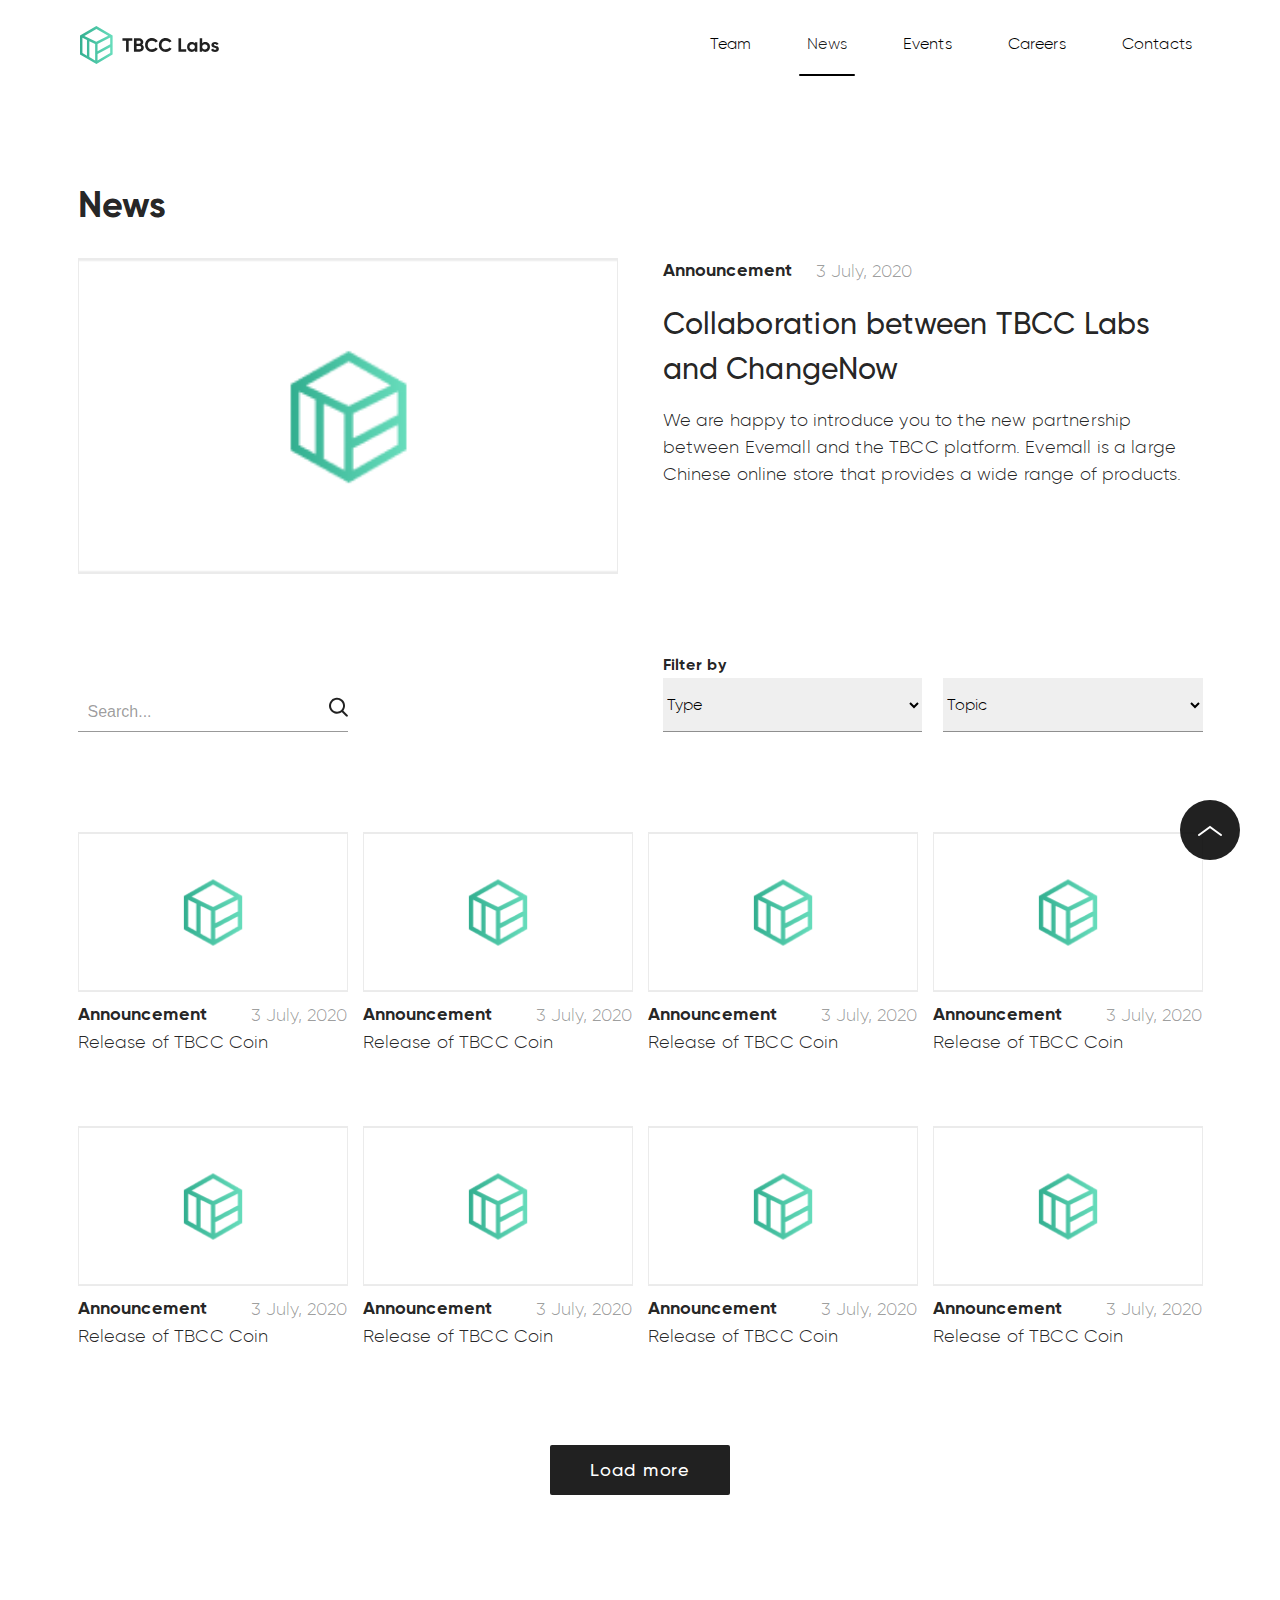
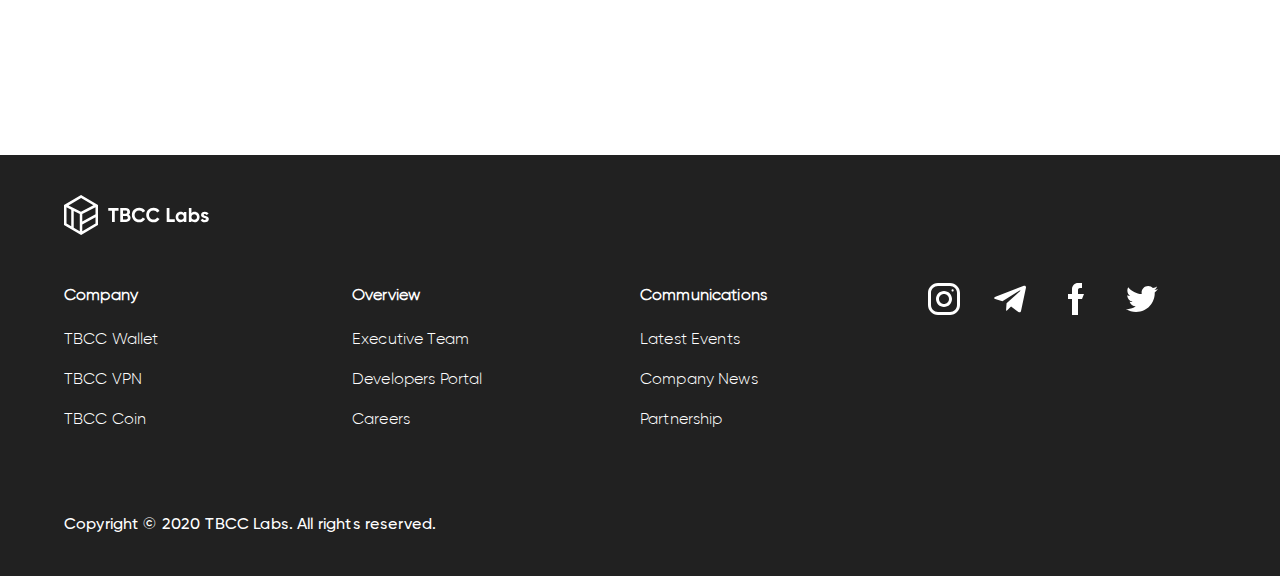
==== news.html @ 2161992c "news contacts" ====
<!DOCTYPE html>
<html lang="en">
  <head>
    <meta charset="utf-8">
    <meta name="viewport" content="width=device-width, initial-scale=1, user-scalable=no, shrink-to-fit=no">
<!--    <link rel="shortcut icon" type="image/x-icon" sizes="256x256" href="favicon.png"/>-->
    <link rel="stylesheet" href="css/bootstrap.min.css">
    <link rel="stylesheet" href="css/aos.css">
    <link rel="stylesheet" href="css/slick.css">
    <link rel="stylesheet" href="css/style.css">
    <title>News</title>
  </head>
<body>
<div id="button-top">
    <img src="img/arrow-top.svg" alt="">
</div>
    <header class="container-fluid">
        <nav class="navbar navbar-expand-lg navbar-light m-navbar">
            <a class="navbar-brand logo" href="#">
                <img src="img/logo.svg" alt="">
            </a>
            <div class="header-col">
                <button class="navbar-toggler" type="button" data-toggle="collapse" data-target="#navbarNavDropdown" aria-controls="navbarNavDropdown" aria-expanded="false" aria-label="Toggle navigation">
                    <img src="img/open-menu.svg" alt="" width="30px" height="30px">
                </button>
                <div class="collapse navbar-collapse" id="navbarNavDropdown">
                    <div class="menu-mobile-head">
                        <button class="navbar-toggler"
                                type="button" data-toggle="collapse"
                                data-target="#navbarNavDropdown"
                                aria-controls="navbarNavDropdown"
                                aria-expanded="false"
                                aria-label="Toggle navigation">
                            <img src="img/menu-close.svg" alt="" width="25px" height="25px">
                        </button>
                    </div>
                    <ul class="navbar-nav">
                        <li class="nav-item">
                            <a class="nav-link" href="#">
                                Team
                            </a>
                        </li>
                        <li class="nav-item">
                            <a class="nav-link active" href="news.html">
                                News
                            </a>
                        </li>
                        <li class="nav-item">
                            <a class="nav-link" href="#">
                                Events
                            </a>
                        </li>
                        <li class="nav-item">
                            <a class="nav-link" href="#">
                                Careers
                            </a>
                        </li>
                        <li class="nav-item">
                            <a class="nav-link" href="contacts.html">
                                Contacts
                            </a>
                        </li>
                    </ul>
                </div>
            </div>
        </nav>
    </header>

    <section class="container-fluid">
        <div class="page-container">
            <h2 class="mb-4">News</h2>
            <div class="main-news">
                <div class="main-news__img">
                    <div class="news-img">
                        <img src="img/news-img.png" alt="">
                    </div>
                </div>
                <div class="main-news__info">
                    <div class="news-caption">
                        Announcement
                        <span class="news-date">3 July, 2020</span>
                    </div>
                    <div class="post-name">
                        Collaboration between TBCC Labs and ChangeNow
                    </div>
                    <span class="news-desc">
                        We are happy to introduce you to the new partnership between Evemall and the TBCC platform. Evemall is a large Chinese online store that provides a wide range of products.
                    </span>
                </div>
            </div>
        </div>
        <div class="two-block pt-0 align-items-end">
            <div class="column justify-content-start">
                <div class="search-container">
                    <input id="searchBar" class="searchbar" type="text" placeholder="Search...">
                    <a id="btnSearch" class="btn-search">
                        <img src="img/search-icon.svg" alt="">
                    </a>
                </div>
            </div>
            <div class="column filter-block">
                <h4>Filter by</h4>
                <div class="select-box">
                    <select name="type-news" id="type-news">
                        <option value="" disabled selected>Type</option>
                        <option value="Announcement">Announcement</option>
                        <option value="Statement">Statement</option>
                        <option value="Press release">Press release</option>
                        <option value=Statement">Statement</option>
                    </select>
                    <select name="topic-news" id="topic-news">
                        <option value="" disabled selected>Topic</option>
                        <option value="Announcement">Announcement</option>
                        <option value="Statement">Statement</option>
                        <option value="Press release">Press release</option>
                        <option value=Statement">Statement</option>
                    </select>
                </div>
            </div>
        </div>
        <div class="news-block">
            <div class="news-box">
                <a href="#" class="news-item">
                    <div class="news-img">
                        <img src="img/news-img.png" alt="">
                    </div>
                    <div class="news-caption">
                        Announcement
                        <span class="news-date">3 July, 2020</span>
                    </div>
                    <span class="news-desc">
                        Release of TBCC Coin
                    </span>
                </a>
                <a href="#" class="news-item">
                    <div class="news-img">
                        <img src="img/news-img.png" alt="">
                    </div>
                    <div class="news-caption">
                        Announcement
                        <span class="news-date">3 July, 2020</span>
                    </div>
                    <span class="news-desc">
                        Release of TBCC Coin
                    </span>
                </a>
                <a href="#" class="news-item">
                    <div class="news-img">
                        <img src="img/news-img.png" alt="">
                    </div>
                    <div class="news-caption">
                        Announcement
                        <span class="news-date">3 July, 2020</span>
                    </div>
                    <span class="news-desc">
                        Release of TBCC Coin
                    </span>
                </a>
                <a href="#" class="news-item">
                    <div class="news-img">
                        <img src="img/news-img.png" alt="">
                    </div>
                    <div class="news-caption">
                        Announcement
                        <span class="news-date">3 July, 2020</span>
                    </div>
                    <span class="news-desc">
                        Release of TBCC Coin
                    </span>
                </a>
            </div>
            <div class="news-box">
                <a href="#" class="news-item">
                    <div class="news-img">
                        <img src="img/news-img.png" alt="">
                    </div>
                    <div class="news-caption">
                        Announcement
                        <span class="news-date">3 July, 2020</span>
                    </div>
                    <span class="news-desc">
                        Release of TBCC Coin
                    </span>
                </a>
                <a href="#" class="news-item">
                    <div class="news-img">
                        <img src="img/news-img.png" alt="">
                    </div>
                    <div class="news-caption">
                        Announcement
                        <span class="news-date">3 July, 2020</span>
                    </div>
                    <span class="news-desc">
                        Release of TBCC Coin
                    </span>
                </a>
                <a href="#" class="news-item">
                    <div class="news-img">
                        <img src="img/news-img.png" alt="">
                    </div>
                    <div class="news-caption">
                        Announcement
                        <span class="news-date">3 July, 2020</span>
                    </div>
                    <span class="news-desc">
                        Release of TBCC Coin
                    </span>
                </a>
                <a href="#" class="news-item">
                    <div class="news-img">
                        <img src="img/news-img.png" alt="">
                    </div>
                    <div class="news-caption">
                        Announcement
                        <span class="news-date">3 July, 2020</span>
                    </div>
                    <span class="news-desc">
                        Release of TBCC Coin
                    </span>
                </a>
            </div>
            <a href="#" class="m-btn">Load more</a>
        </div>
    </section>   

    <footer>
        <div class="footer-content">
            <a href="#" class="footer-logo">
                <img src="img/logo-footer.svg" alt="">
            </a>
            <div class="footer-nav">
                <div class="footer-nav-item">
                    <p class="footer-nav-caption">Company</p>
                    <a href="#">TBCC Wallet</a>
                    <a href="#">TBCC VPN</a>
                    <a href="#">TBCC Coin</a>
                </div>
                <div class="footer-nav-item">
                    <p class="footer-nav-caption">Overview</p>
                    <a href="#">Executive Team</a>
                    <a href="#">Developers Portal</a>
                    <a href="#">Careers</a>
                </div>
                <div class="footer-nav-item">
                    <p class="footer-nav-caption">Communications</p>
                    <a href="#">Latest Events</a>
                    <a href="#">Company News</a>
                    <a href="#">Partnership</a>
                </div>
                <div class="footer-nav-item">
                    <div class="soc-box">
                        <a href="#">
                            <svg width="32" height="32" viewBox="0 0 32 32" fill="none" xmlns="http://www.w3.org/2000/svg">
                                <path d="M22 0H10C4.478 0 0 4.478 0 10V22C0 27.522 4.478 32 10 32H22C27.522 32 32 27.522 32 22V10C32 4.478 27.522 0 22 0ZM29 22C29 25.86 25.86 29 22 29H10C6.14 29 3 25.86 3 22V10C3 6.14 6.14 3 10 3H22C25.86 3 29 6.14 29 10V22Z" fill="white"/>
                                <path d="M16 8C11.582 8 8 11.582 8 16C8 20.418 11.582 24 16 24C20.418 24 24 20.418 24 16C24 11.582 20.418 8 16 8ZM16 21C13.244 21 11 18.756 11 16C11 13.242 13.244 11 16 11C18.756 11 21 13.242 21 16C21 18.756 18.756 21 16 21Z" fill="white"/>
                                <path d="M24.6001 8.46573C25.1888 8.46573 25.6661 7.98847 25.6661 7.39974C25.6661 6.811 25.1888 6.33374 24.6001 6.33374C24.0113 6.33374 23.5341 6.811 23.5341 7.39974C23.5341 7.98847 24.0113 8.46573 24.6001 8.46573Z" fill="white"/>
                            </svg>
                        </a>
                        <a href="#">
                            <svg width="32" height="32" viewBox="0 0 32 32" fill="none" xmlns="http://www.w3.org/2000/svg">
                                <g clip-path="url(#clip0)">
                                    <path d="M12.5561 20.2412L12.0268 27.6866C12.7841 27.6866 13.1121 27.3612 13.5054 26.9706L17.0561 23.5772L24.4134 28.9652C25.7628 29.7172 26.7134 29.3212 27.0774 27.7239L31.9068 5.09456L31.9081 5.09322C32.3361 3.09856 31.1868 2.31856 29.8721 2.80789L1.48545 13.6759C-0.451885 14.4279 -0.422552 15.5079 1.15612 15.9972L8.41345 18.2546L25.2708 7.70656C26.0641 7.18122 26.7854 7.47189 26.1921 7.99722L12.5561 20.2412Z" fill="white"/>
                                </g>
                                <defs>
                                    <clipPath id="clip0">
                                        <rect width="32" height="32" fill="white"/>
                                    </clipPath>
                                </defs>
                            </svg>
                        </a>
                        <a href="#">
                            <svg width="32" height="32" viewBox="0 0 32 32" fill="none" xmlns="http://www.w3.org/2000/svg">
                                <path d="M18 11V7C18 5.896 18.896 5 20 5H22V0H18C14.686 0 12 2.686 12 6V11H8V16H12V32H18V16H22L24 11H18Z" fill="white"/>
                            </svg>
                        </a>
                        <a href="#">
                            <svg width="32" height="32" viewBox="0 0 32 32" fill="none" xmlns="http://www.w3.org/2000/svg">
                                <g clip-path="url(#clip0)">
                                    <path d="M32 6.078C30.81 6.6 29.542 6.946 28.22 7.114C29.58 6.302 30.618 5.026 31.106 3.488C29.838 4.244 28.438 4.778 26.946 5.076C25.742 3.794 24.026 3 22.154 3C18.522 3 15.598 5.948 15.598 9.562C15.598 10.082 15.642 10.582 15.75 11.058C10.296 10.792 5.47 8.178 2.228 4.196C1.662 5.178 1.33 6.302 1.33 7.512C1.33 9.784 2.5 11.798 4.244 12.964C3.19 12.944 2.156 12.638 1.28 12.156C1.28 12.176 1.28 12.202 1.28 12.228C1.28 15.416 3.554 18.064 6.536 18.674C6.002 18.82 5.42 18.89 4.816 18.89C4.396 18.89 3.972 18.866 3.574 18.778C4.424 21.376 6.836 23.286 9.704 23.348C7.472 25.094 4.638 26.146 1.57 26.146C1.032 26.146 0.516 26.122 0 26.056C2.906 27.93 6.35 29 10.064 29C22.136 29 28.736 19 28.736 10.332C28.736 10.042 28.726 9.762 28.712 9.484C30.014 8.56 31.108 7.406 32 6.078Z" fill="white"/>
                                </g>
                                <defs>
                                    <clipPath id="clip0">
                                        <rect width="32" height="32" fill="white"/>
                                    </clipPath>
                                </defs>
                            </svg>
                        </a>
                    </div>
                </div>
            </div>
            <div class="copy">
                Copyright © 2020 TBCC Labs. All rights reserved.
            </div>
        </div>
    </footer>

    <script src="js/jquery.min.js"></script>
    <script src="js/aos.js"></script>
    <script src="js/bootstrap.min.js"></script>
    <script src="js/scripts.js"></script>
  </body>
</html>
---- css/style.css ----
@font-face {
  font-family: 'Gilroy';
  src: local("Gilroy Light"), local("Gilroy-Light"), url("../fonts/Gilroylight.woff2") format("woff2"), url("../fonts/Gilroylight.woff") format("woff"), url("../fonts/Gilroylight.ttf") format("truetype");
  font-weight: 300;
  font-style: normal; }
@font-face {
  font-family: 'Gilroy-ExtraBold';
  src: local("Gilroy ExtraBold"), local("Gilroy-ExtraBold"), url("../fonts/Gilroyextrabold.woff2") format("woff2"), url("../fonts/Gilroyextrabold.woff") format("woff"), url("../fonts/Gilroyextrabold.ttf") format("truetype");
  font-weight: 800;
  font-style: normal; }
@font-face {
  font-family: 'Gilroy-Bold';
  src: url("../fonts/Gilroy-Bold.eot");
  src: local("../fonts/Gilroy Bold"), local("Gilroy-Bold"), url("../fonts/Gilroy-Bold.eot?#iefix") format("embedded-opentype"), url("../fonts/Gilroy-Bold.woff2") format("woff2"), url("../fonts/Gilroy-Bold.woff") format("woff"), url("../fonts/Gilroy-Bold.ttf") format("truetype");
  font-weight: bold;
  font-style: normal; }
@font-face {
  font-family: 'Gilroy-Medium';
  src: url("../fonts/Gilroy-Medium.ttf"); }
/*reset css*/
html, body, div, span, applet, object, iframe,
h1, h2, h3, h4, h5, h6, p, blockquote, pre,
a, abbr, acronym, address, big, cite, code,
del, dfn, em, img, ins, kbd, q, s, samp,
small, strike, strong, sub, sup, tt, var,
b, u, i, center,
dl, dt, dd, ol, ul, li,
fieldset, form, label, legend,
table, caption, tbody, tfoot, thead, tr, th, td,
article, aside, canvas, details, embed,
figure, figcaption, footer, header, hgroup,
menu, nav, output, ruby, section, summary,
time, mark, audio, video {
  margin: 0;
  padding: 0;
  border: 0;
  font-size: 100%;
  font-family: inherit;
  vertical-align: baseline; }

/* HTML5 display-role reset for older browsers */
article, aside, details, figcaption, figure,
footer, header, hgroup, menu, nav, section {
  display: block; }

html, body {
  width: 100vw; }

a {
  text-decoration: none;
  -webkit-transition: all 0.5s ease;
  -o-transition: all 0.5s ease;
  transition: all 0.5s ease; }
  a:hover {
    text-decoration: none; }

body {
  font-family: "Gilroy", sans-serif;
  font-style: normal;
  font-weight: normal;
  font-size: 16px;
  line-height: 1.6;
  color: #111111;
  background-color: white;
  overflow-x: hidden; }

header {
  position: absolute;
  top: 0;
  left: 0;
  width: 100%;
  height: auto;
  display: -webkit-box;
  display: -ms-flexbox;
  display: flex;
  -webkit-box-pack: center;
  -ms-flex-pack: center;
  justify-content: center;
  -webkit-box-align: center;
  -ms-flex-align: center;
  align-items: center;
  -webkit-box-sizing: border-box;
  box-sizing: border-box;
  padding: 14px 0;
  z-index: 20;
  background-color: transparent; }

h1 {
  font-family: 'Gilroy-Bold', sans-serif;
  font-style: normal;
  font-weight: bold;
  font-size: 48px;
  line-height: 1.5;
  letter-spacing: 0.15px;
  color: #000000;
  margin-bottom: 1vw; }

h2 {
  font-family: 'Gilroy-Bold', sans-serif;
  font-style: normal;
  font-size: 36px;
  line-height: 1.5;
  letter-spacing: 0.15px;
  color: rgba(0, 0, 0, 0.87);
  margin-bottom: 20px; }
  h2.white {
    color: white; }

h3 {
  font-family: 'Gilroy', sans-serif;
  font-style: normal;
  font-weight: normal;
  font-size: 36px;
  line-height: 1;
  letter-spacing: 0.15px;
  color: rgba(0, 0, 0, 0.87); }

h4 {
  font-family: 'Gilroy-Bold', sans-serif;
  font-size: 16px;
  line-height: 1.5;
  letter-spacing: 0.15px;
  color: rgba(0, 0, 0, 0.87); }

section {
  width: 100%;
  margin: auto;
  -webkit-box-sizing: border-box;
  box-sizing: border-box; }

p {
  font-family: 'Gilroy', sans-serif;
  font-size: 18px;
  line-height: 1.5;
  letter-spacing: 0.15px;
  color: rgba(0, 0, 0, 0.87); }
  p.white {
    color: white; }

a.m-btn, button.m-btn {
  display: -webkit-box;
  display: -ms-flexbox;
  display: flex;
  -webkit-box-pack: center;
  -ms-flex-pack: center;
  justify-content: center;
  -webkit-box-align: center;
  -ms-flex-align: center;
  align-items: center;
  width: 180px;
  height: 50px;
  background: rgba(0, 0, 0, 0.87);
  border-radius: 2px;
  font-family: 'Gilroy-Medium', sans-serif;
  font-size: 18px;
  line-height: 1;
  text-align: center;
  letter-spacing: 0.75px;
  color: #FFFFFF;
  margin-top: 30px;
  border: none;
  -webkit-box-shadow: none;
  box-shadow: none;
  outline: none; }
  a.m-btn.white, button.m-btn.white {
    background-color: white;
    color: rgba(0, 0, 0, 0.87); }

.m-navbar {
  max-width: 1120px;
  margin: auto;
  width: 90%;
  display: -webkit-box;
  display: -ms-flexbox;
  display: flex;
  -webkit-box-pack: justify;
  -ms-flex-pack: justify;
  justify-content: space-between;
  -webkit-box-align: center;
  -ms-flex-align: center;
  align-items: center;
  padding: 0; }
  .m-navbar .navbar-collapse {
    -webkit-box-flex: inherit;
    -ms-flex-positive: inherit;
    flex-grow: inherit; }
  .m-navbar .nav-item {
    margin-left: 40px; }
    .m-navbar .nav-item .nav-link {
      font-family: 'Gilroy', sans-serif;
      font-style: normal;
      font-weight: normal;
      font-size: 16px;
      line-height: 1.2;
      letter-spacing: 0.15px;
      color: #000000;
      display: -webkit-box;
      display: -ms-flexbox;
      display: flex;
      -webkit-box-align: center;
      -ms-flex-align: center;
      align-items: center;
      position: relative;
      border-bottom: 2px solid transparent;
      -webkit-transition: all 0.5s ease;
      -o-transition: all 0.5s ease;
      transition: all 0.5s ease; }
      .m-navbar .nav-item .nav-link:after {
        content: '';
        position: absolute;
        bottom: -15px;
        left: 0;
        width: 100%;
        height: 2px;
        background-color: black;
        border-radius: 2px;
        opacity: 0;
        -webkit-transition: all 0.5s ease;
        -o-transition: all 0.5s ease;
        transition: all 0.5s ease; }
      .m-navbar .nav-item .nav-link.active:after, .m-navbar .nav-item .nav-link:hover:after {
        opacity: 1; }
  .m-navbar .navbar-toggler, .m-navbar .navbar-toggler:focus, .m-navbar .navbar-toggler:hover {
    border: none;
    outline: none;
    -webkit-box-shadow: none;
    box-shadow: none; }
  .m-navbar .mobile-logo {
    display: none; }
  .m-navbar .navbar-brand {
    width: 20vw;
    min-width: 140px;
    padding: 12px 0;
    padding-bottom: 0; }
    .m-navbar .navbar-brand img {
      width: 100%;
      max-width: 140px; }

select:focus option {
  color: initial; }

.header-col {
  display: -webkit-box;
  display: -ms-flexbox;
  display: flex; }

.bg-img {
  background-image: url("../img/main-bg.png");
  background-repeat: no-repeat;
  background-size: 100%;
  background-position: bottom; }

.main-page {
  margin: 0 auto;
  display: -webkit-box;
  display: -ms-flexbox;
  display: flex;
  -webkit-box-pack: justify;
  -ms-flex-pack: justify;
  justify-content: space-between;
  -webkit-box-align: start;
  -ms-flex-align: start;
  align-items: flex-start;
  height: auto;
  height: calc(100vh - 90px);
  max-height: 800px;
  width: 90%;
  max-width: 1120px;
  margin-top: 90px;
  padding-bottom: 0; }
  .main-page .text-block {
    margin-top: 150px;
    width: 60%; }
  .main-page .img-block {
    display: -webkit-box;
    display: -ms-flexbox;
    display: flex;
    padding-top: 50px;
    -webkit-box-pack: center;
    -ms-flex-pack: center;
    justify-content: center;
    -webkit-box-align: center;
    -ms-flex-align: center;
    align-items: center;
    width: 40%;
    -ms-flex-item-align: end;
    align-self: flex-end; }
    .main-page .img-block img {
      width: 100%; }
  .main-page h2 {
    font-family: 'Gilroy', sans-serif;
    font-style: normal;
    font-weight: normal;
    font-size: 22px;
    line-height: 1.5;
    letter-spacing: 0.15px;
    color: #FFFFFF;
    margin-bottom: 45px; }
  .main-page .link-box {
    display: -webkit-box;
    display: -ms-flexbox;
    display: flex; }
    .main-page .link-box a {
      width: 30%;
      margin-right: 8px;
      max-width: 135px; }
      .main-page .link-box a img {
        width: 100%; }

.bg-color-gray {
  background-color: #F8F8F8; }

.bg-color {
  background: -webkit-gradient(linear, left top, right top, from(#30AD8E), color-stop(104.55%, #3BBE9E));
  background: -o-linear-gradient(left, #30AD8E 0%, #3BBE9E 104.55%);
  background: linear-gradient(90deg, #30AD8E 0%, #3BBE9E 104.55%); }

.two-block {
  width: 90%;
  max-width: 1160px;
  margin: auto;
  display: -webkit-box;
  display: -ms-flexbox;
  display: flex;
  -webkit-box-pack: justify;
  -ms-flex-pack: justify;
  justify-content: space-between;
  -webkit-box-align: center;
  -ms-flex-align: center;
  align-items: center;
  height: auto;
  padding: 100px 0; }
  .two-block.block-inner {
    width: 100%;
    padding: 0 32px;
    -webkit-box-align: end;
    -ms-flex-align: end;
    align-items: flex-end;
    margin-bottom: 16px;
    border: 1px solid rgba(0, 0, 0, 0.08); }
    .two-block.block-inner .text {
      padding: 58px 0; }
    .two-block.block-inner .img img {
      max-width: 300px; }
  .two-block .column {
    width: 48%; }
    .two-block .column.w-52 {
      width: 52%; }
    .two-block .column.w-40 {
      width: 40%; }
    .two-block .column .img {
      width: 100%;
      display: -webkit-box;
      display: -ms-flexbox;
      display: flex;
      -webkit-box-pack: end;
      -ms-flex-pack: end;
      justify-content: flex-end;
      margin-bottom: -1px; }
      .two-block .column .img.center {
        -webkit-box-pack: center;
        -ms-flex-pack: center;
        justify-content: center; }
      .two-block .column .img.flex-end {
        -webkit-box-pack: end;
        -ms-flex-pack: end;
        justify-content: flex-end; }
      .two-block .column .img.double img {
        margin-right: -60px; }
      .two-block .column .img img {
        width: 100%; }
    .two-block .column .text {
      width: 100%;
      padding-right: 25px; }

.bg-product1 {
  background-image: url("../img/bg-products1.svg");
  background-repeat: no-repeat;
  background-size: cover; }

.bg-product2 {
  background-image: url("../img/bg-products2.svg");
  background-repeat: no-repeat;
  background-size: cover;
  background-position: center; }

.bg-product3 {
  background-image: url("../img/bg-products3.svg");
  background-repeat: no-repeat;
  background-size: cover;
  background-position: center; }

.caption {
  text-align: center;
  margin: auto;
  width: -webkit-max-content;
  width: -moz-max-content;
  width: max-content;
  margin-bottom: 35px; }

footer {
  padding: 40px 0;
  display: -webkit-box;
  display: -ms-flexbox;
  display: flex;
  -webkit-box-orient: vertical;
  -webkit-box-direction: normal;
  -ms-flex-direction: column;
  flex-direction: column;
  -webkit-box-pack: center;
  -ms-flex-pack: center;
  justify-content: center;
  -webkit-box-align: center;
  -ms-flex-align: center;
  align-items: center;
  width: 100%;
  -webkit-box-sizing: border-box;
  box-sizing: border-box;
  background: rgba(0, 0, 0, 0.87); }
  footer .footer-content {
    margin: auto;
    width: 90%;
    max-width: 1160px;
    display: -webkit-box;
    display: -ms-flexbox;
    display: flex;
    -webkit-box-orient: vertical;
    -webkit-box-direction: normal;
    -ms-flex-direction: column;
    flex-direction: column; }
    footer .footer-content .footer-nav {
      display: -webkit-box;
      display: -ms-flexbox;
      display: flex;
      width: 100%;
      -webkit-box-pack: justify;
      -ms-flex-pack: justify;
      justify-content: space-between;
      margin-top: 40px;
      -ms-flex-wrap: wrap;
      flex-wrap: wrap; }
      footer .footer-content .footer-nav .footer-nav-item {
        width: 25%;
        min-width: 280px;
        display: -webkit-box;
        display: -ms-flexbox;
        display: flex;
        -webkit-box-orient: vertical;
        -webkit-box-direction: normal;
        -ms-flex-direction: column;
        flex-direction: column;
        margin-bottom: 25px; }
        footer .footer-content .footer-nav .footer-nav-item a {
          font-family: 'Gilroy', sans-serif;
          font-size: 16px;
          line-height: 1.5;
          letter-spacing: 0.15px;
          color: #FFFFFF;
          margin-bottom: 16px; }
      footer .footer-content .footer-nav .footer-nav-caption {
        font-family: 'Gilroy', sans-serif;
        font-style: normal;
        font-weight: 600;
        font-size: 16px;
        line-height: 1.5;
        letter-spacing: 0.15px;
        color: #FFFFFF;
        margin-bottom: 20px; }
  footer .footer-divider {
    width: 100%;
    height: 1px;
    background-color: #C4C4C4;
    margin-top: 70px; }
  footer .link-bottom-box {
    display: -webkit-box;
    display: -ms-flexbox;
    display: flex;
    -ms-flex-pack: distribute;
    justify-content: space-around;
    -ms-flex-wrap: wrap;
    flex-wrap: wrap;
    padding: 25px 0;
    -webkit-box-sizing: border-box;
    box-sizing: border-box; }
    footer .link-bottom-box a {
      font-family: 'Montserrat', sans-serif;
      font-style: normal;
      font-weight: normal;
      font-size: 12px;
      line-height: 15px;
      display: -webkit-box;
      display: -ms-flexbox;
      display: flex;
      -webkit-box-align: center;
      -ms-flex-align: center;
      align-items: center;
      color: #333333;
      margin: 0 15px;
      margin-bottom: 20px; }
    footer .link-bottom-box select.lang-select {
      font-family: 'Montserrat', sans-serif;
      font-style: normal;
      font-weight: normal;
      font-size: 12px;
      line-height: 15px;
      display: -webkit-box;
      display: -ms-flexbox;
      display: flex;
      -webkit-box-align: center;
      -ms-flex-align: center;
      align-items: center;
      color: #333333;
      margin: 0 15px;
      margin-bottom: 20px;
      border: none;
      outline: none;
      -webkit-box-shadow: none;
      box-shadow: none; }
      footer .link-bottom-box select.lang-select:focus {
        outline: none;
        border: none;
        -webkit-box-shadow: none;
        box-shadow: none; }

.products {
  width: 90%;
  max-width: 1160px;
  margin: auto;
  padding: 100px 0; }

.news-block {
  width: 90%;
  max-width: 1160px;
  margin: auto;
  padding-bottom: 260px; }
  .news-block a.m-btn {
    margin: auto;
    margin-top: 70px; }

.news-box {
  display: -webkit-box;
  display: -ms-flexbox;
  display: flex;
  -webkit-box-pack: justify;
  -ms-flex-pack: justify;
  justify-content: space-between;
  -ms-flex-wrap: wrap;
  flex-wrap: wrap;
  margin-bottom: 45px; }
  .news-box .news-item {
    width: 24%;
    min-width: 200px;
    margin-bottom: 25px; }
  .news-box .news-img {
    width: 100%;
    height: 160px; }

.main-news {
  display: -webkit-box;
  display: -ms-flexbox;
  display: flex;
  -webkit-box-pack: justify;
  -ms-flex-pack: justify;
  justify-content: space-between;
  margin-bottom: 80px; }
  .main-news__img {
    width: 48%; }
  .main-news__info {
    width: 48%; }
  .main-news .news-caption {
    margin-top: 0;
    max-width: 250px;
    margin-bottom: 16px; }
  .main-news .news-desc {
    max-width: 570px; }

.post-name {
  font-family: 'Gilroy-Medium', sans-serif;
  font-size: 30px;
  line-height: 1.5;
  letter-spacing: 0.15px;
  color: rgba(0, 0, 0, 0.87);
  margin-bottom: 16px;
  max-width: 570px; }

.news-img {
  width: 100%;
  height: 316px;
  background: #FFFFFF;
  border: 1px solid rgba(0, 0, 0, 0.08);
  -webkit-box-sizing: border-box;
  box-sizing: border-box;
  display: -webkit-box;
  display: -ms-flexbox;
  display: flex;
  -webkit-box-pack: center;
  -ms-flex-pack: center;
  justify-content: center;
  -webkit-box-align: center;
  -ms-flex-align: center;
  align-items: center;
  overflow: hidden; }
  .news-img img {
    width: 100%;
    min-height: 100%;
    -o-object-fit: cover;
    object-fit: cover;
    -o-object-position: center;
    object-position: center; }

.news-caption {
  font-family: 'Gilroy-Bold', sans-serif;
  font-size: 18px;
  line-height: 1.5;
  letter-spacing: 0.15px;
  color: rgba(0, 0, 0, 0.87);
  display: -webkit-box;
  display: -ms-flexbox;
  display: flex;
  -webkit-box-pack: justify;
  -ms-flex-pack: justify;
  justify-content: space-between;
  -webkit-box-align: center;
  -ms-flex-align: center;
  align-items: center;
  margin-top: 10px;
  width: 100%; }
  .news-caption span {
    font-family: 'Gilroy', sans-serif;
    font-size: 18px;
    line-height: 1.5;
    text-align: right;
    letter-spacing: 0.15px;
    color: rgba(0, 0, 0, 0.4);
    -ms-flex-item-align: end;
    align-self: flex-end; }

.news-desc {
  font-family: 'Gilroy', sans-serif;
  font-size: 18px;
  line-height: 1.5;
  letter-spacing: 0.15px;
  color: rgba(0, 0, 0, 0.87); }

.soc-box a {
  margin-left: 30px; }
  .soc-box a:nth-child(1) {
    margin-left: 0; }

.copy {
  font-family: 'Gilroy-Medium', sans-serif;
  font-style: normal;
  font-weight: 500;
  font-size: 16px;
  line-height: 1.5;
  letter-spacing: 0.15px;
  color: #FFFFFF;
  margin-top: 40px; }

#button-top {
  width: 60px;
  height: 60px;
  display: -webkit-box;
  display: -ms-flexbox;
  display: flex;
  -webkit-box-pack: center;
  -ms-flex-pack: center;
  justify-content: center;
  -webkit-box-align: center;
  -ms-flex-align: center;
  align-items: center;
  background-color: rgba(0, 0, 0, 0.87);
  position: fixed;
  bottom: 40px;
  right: 40px;
  border-radius: 100%;
  z-index: 10; }

.page-container {
  width: 90%;
  max-width: 1160px;
  margin: auto;
  margin-top: 180px; }

.contact-form {
  margin: 40px 0;
  width: 100%;
  max-width: 376px; }
  .contact-form .form-group {
    width: 100%; }
    .contact-form .form-group label {
      visibility: hidden; }
    .contact-form .form-group input {
      width: 100%;
      border: none;
      outline: none;
      -webkit-box-shadow: none;
      box-shadow: none;
      font-family: 'Arial', sans-serif;
      font-size: 16px;
      line-height: 18px;
      display: -webkit-box;
      display: -ms-flexbox;
      display: flex;
      -webkit-box-align: center;
      -ms-flex-align: center;
      align-items: center;
      color: rgba(0, 0, 0, 0.4);
      height: 54px;
      border-bottom: 1px solid rgba(0, 0, 0, 0.4); }
      .contact-form .form-group input::-webkit-input-placeholder {
        color: rgba(0, 0, 0, 0.4); }
      .contact-form .form-group input::-moz-placeholder {
        color: rgba(0, 0, 0, 0.4); }
      .contact-form .form-group input:-ms-input-placeholder {
        color: rgba(0, 0, 0, 0.4); }
      .contact-form .form-group input::-ms-input-placeholder {
        color: rgba(0, 0, 0, 0.4); }
      .contact-form .form-group input::placeholder {
        color: rgba(0, 0, 0, 0.4); }
    .contact-form .form-group textarea {
      width: 100%;
      border: none;
      outline: none;
      -webkit-box-shadow: none;
      box-shadow: none;
      font-family: 'Arial', sans-serif;
      font-size: 16px;
      line-height: 18px;
      display: -webkit-box;
      display: -ms-flexbox;
      display: flex;
      -webkit-box-align: center;
      -ms-flex-align: center;
      align-items: center;
      color: rgba(0, 0, 0, 0.4);
      height: auto;
      min-height: 54px;
      border-bottom: 1px solid rgba(0, 0, 0, 0.4); }
      .contact-form .form-group textarea::-webkit-input-placeholder {
        color: rgba(0, 0, 0, 0.4); }
      .contact-form .form-group textarea::-moz-placeholder {
        color: rgba(0, 0, 0, 0.4); }
      .contact-form .form-group textarea:-ms-input-placeholder {
        color: rgba(0, 0, 0, 0.4); }
      .contact-form .form-group textarea::-ms-input-placeholder {
        color: rgba(0, 0, 0, 0.4); }
      .contact-form .form-group textarea::placeholder {
        color: rgba(0, 0, 0, 0.4); }

.contacts-box {
  display: -webkit-box;
  display: -ms-flexbox;
  display: flex;
  -ms-flex-wrap: wrap;
  flex-wrap: wrap; }
  .contacts-box .contacts-column {
    display: -webkit-box;
    display: -ms-flexbox;
    display: flex;
    -webkit-box-orient: vertical;
    -webkit-box-direction: normal;
    -ms-flex-direction: column;
    flex-direction: column; }
    .contacts-box .contacts-column .contacts-item {
      display: -webkit-box;
      display: -ms-flexbox;
      display: flex;
      -webkit-box-orient: vertical;
      -webkit-box-direction: normal;
      -ms-flex-direction: column;
      flex-direction: column;
      font-family: 'Gilroy-Medium', sans-serif;
      font-size: 18px;
      line-height: 1.5;
      letter-spacing: 0.15px;
      color: rgba(0, 0, 0, 0.87);
      min-width: 275px;
      margin-bottom: 50px; }
      .contacts-box .contacts-column .contacts-item a {
        color: rgba(0, 0, 0, 0.87);
        -webkit-transition: all 0.5s ease;
        -o-transition: all 0.5s ease;
        transition: all 0.5s ease; }
        .contacts-box .contacts-column .contacts-item a:hover {
          color: rgba(0, 0, 0, 0.6); }

.search-container {
  display: -webkit-box;
  display: -ms-flexbox;
  display: flex;
  -webkit-box-pack: justify;
  -ms-flex-pack: justify;
  justify-content: space-between;
  border-bottom: 1px solid rgba(0, 0, 0, 0.4);
  max-width: 270px; }

.searchbar {
  float: right;
  background-color: transparent;
  color: black;
  padding: 6px 10px;
  width: calc(100% - 45px);
  border: none;
  margin-top: 1px;
  margin-right: 8px;
  font-family: "SequelSans-Medium", sans-serif;
  font-size: 16px;
  -webkit-transition: 0.3s;
  -o-transition: 0.3s;
  transition: 0.3s; }

.searchbar::-webkit-input-placeholder {
  font-family: 'Arial', sans-serif;
  font-style: normal;
  font-weight: normal;
  font-size: 16px;
  line-height: 1.2;
  color: rgba(0, 0, 0, 0.4); }

.searchbar::-moz-placeholder {
  font-family: 'Arial', sans-serif;
  font-style: normal;
  font-weight: normal;
  font-size: 16px;
  line-height: 1.2;
  color: rgba(0, 0, 0, 0.4); }

.searchbar:-ms-input-placeholder {
  font-family: 'Arial', sans-serif;
  font-style: normal;
  font-weight: normal;
  font-size: 16px;
  line-height: 1.2;
  color: rgba(0, 0, 0, 0.4); }

.searchbar::-ms-input-placeholder {
  font-family: 'Arial', sans-serif;
  font-style: normal;
  font-weight: normal;
  font-size: 16px;
  line-height: 1.2;
  color: rgba(0, 0, 0, 0.4); }

.searchbar::placeholder {
  font-family: 'Arial', sans-serif;
  font-style: normal;
  font-weight: normal;
  font-size: 16px;
  line-height: 1.2;
  color: rgba(0, 0, 0, 0.4); }

.searchbar:focus {
  font-family: "SequelSans-Medium", sans-serif;
  -webkit-transition: 0.3s;
  -o-transition: 0.3s;
  transition: 0.3s;
  outline: none; }

.btn-search {
  cursor: pointer;
  color: black;
  text-decoration: none !important;
  font-family: "SequelSans-Medium", sans-serif;
  padding-top: 5px; }

.select-box {
  width: 100%;
  display: -webkit-box;
  display: -ms-flexbox;
  display: flex;
  -webkit-box-pack: justify;
  -ms-flex-pack: justify;
  justify-content: space-between;
  -ms-flex-wrap: wrap;
  flex-wrap: wrap; }
  .select-box select {
    width: 48%;
    min-width: 150px;
    border: none;
    border-bottom: 1px solid rgba(0, 0, 0, 0.4);
    padding: 16px 0; }
    .select-box select:focus {
      border: none;
      outline: none;
      -webkit-box-shadow: none;
      box-shadow: none;
      border-bottom: 1px solid rgba(0, 0, 0, 0.4); }

@media (max-width: 1200px) {
  h1 {
    font-size: 32px;
    margin-bottom: 15px; }

  .main-page .text-block {
    margin-top: 90px; }
  .main-page h2 {
    font-size: 20px;
    margin-bottom: 40px; }

  section {
    padding: 30px 0; }

  .row-reverse {
    -webkit-box-orient: horizontal;
    -webkit-box-direction: reverse;
    -ms-flex-direction: row-reverse;
    flex-direction: row-reverse; } }
@media (max-width: 990px) {
  .m-navbar {
    height: 80px; }
    .m-navbar .navbar-collapse {
      position: fixed;
      z-index: 10;
      top: 0;
      left: 0;
      width: 100%;
      height: 100vh;
      display: -webkit-box;
      display: -ms-flexbox;
      display: flex;
      -webkit-box-orient: vertical;
      -webkit-box-direction: normal;
      -ms-flex-direction: column;
      flex-direction: column;
      -webkit-box-pack: start;
      -ms-flex-pack: start;
      justify-content: flex-start;
      -webkit-box-align: center;
      -ms-flex-align: center;
      align-items: center;
      background-color: #3db392;
      -webkit-transform: translateX(-100%);
      -ms-transform: translateX(-100%);
      transform: translateX(-100%);
      -webkit-transition: all 0.5s ease;
      -o-transition: all 0.5s ease;
      transition: all 0.5s ease;
      background-image: url("../img/menu-mobile-png.png");
      background-repeat: no-repeat;
      background-size: contain;
      background-position: center; }
      .m-navbar .navbar-collapse.show {
        -webkit-transform: translateX(0);
        -ms-transform: translateX(0);
        transform: translateX(0);
        -webkit-transition: all 0.5s ease;
        -o-transition: all 0.5s ease;
        transition: all 0.5s ease; }
      .m-navbar .navbar-collapse .menu-mobile-head {
        width: 100%;
        padding: 30px 20px;
        -webkit-box-sizing: border-box;
        box-sizing: border-box;
        display: -webkit-box;
        display: -ms-flexbox;
        display: flex;
        -webkit-box-pack: end;
        -ms-flex-pack: end;
        justify-content: flex-end; }
      .m-navbar .navbar-collapse .navbar-nav {
        -ms-flex-pack: distribute;
        justify-content: space-around;
        -webkit-box-align: center;
        -ms-flex-align: center;
        align-items: center;
        height: 70vh; }
        .m-navbar .navbar-collapse .navbar-nav .nav-item {
          margin-left: 0; }
          .m-navbar .navbar-collapse .navbar-nav .nav-item .nav-link {
            color: #FFFFFF;
            font-size: 20px; }
    .m-navbar .mobile-logo {
      display: -webkit-box;
      display: -ms-flexbox;
      display: flex; }

  .bg-img {
    background-size: cover; }

  header {
    padding: 0; }

  .main-page {
    -webkit-box-orient: vertical;
    -webkit-box-direction: normal;
    -ms-flex-direction: column;
    flex-direction: column;
    -webkit-box-align: center;
    -ms-flex-align: center;
    align-items: center;
    min-height: auto; }
    .main-page .text-block {
      width: 100%;
      margin-top: 20px;
      margin-bottom: 40px; }
      .main-page .text-block h1, .main-page .text-block h2 {
        text-align: center;
        display: block;
        margin: 30px auto; }
    .main-page .img-block {
      width: 100%;
      max-width: 500px;
      min-height: auto;
      background-size: cover;
      -webkit-box-align: start;
      -ms-flex-align: start;
      align-items: flex-start;
      overflow: hidden;
      -ms-flex-item-align: center;
      -ms-grid-row-align: center;
      align-self: center;
      padding-top: 0; }
    .main-page .link-box {
      margin-top: 5vw;
      -webkit-box-pack: center;
      -ms-flex-pack: center;
      justify-content: center; }

  h2 {
    font-size: 24px;
    margin-bottom: 25px; }

  h3 {
    font-size: 24px;
    margin-bottom: 25px; }

  p {
    font-size: 14px; }

  .main-page .img-block img {
    width: 100%; }

  .news-box .news-item {
    width: 49%; }
    .news-box .news-item .news-img {
      height: 200px; }

  .page-container {
    margin-top: 80px; } }
@media (max-width: 768px) {
  .two-block {
    -webkit-box-orient: vertical;
    -webkit-box-direction: normal;
    -ms-flex-direction: column;
    flex-direction: column;
    -webkit-box-align: center;
    -ms-flex-align: center;
    align-items: center;
    padding: 40px 0; }
    .two-block .column {
      width: 100% !important;
      -webkit-box-align: center;
      -ms-flex-align: center;
      align-items: center;
      display: -webkit-box;
      display: -ms-flexbox;
      display: flex;
      -webkit-box-pack: center;
      -ms-flex-pack: center;
      justify-content: center; }
      .two-block .column .img {
        max-width: 400px;
        margin-top: 35px;
        -webkit-box-pack: center;
        -ms-flex-pack: center;
        justify-content: center;
        -webkit-box-align: center;
        -ms-flex-align: center;
        align-items: center; }
      .two-block .column .text {
        padding-right: 0; }
        .two-block .column .text h2 {
          display: block;
          text-align: center;
          margin-top: 25px; }
        .two-block .column .text p {
          display: block;
          text-align: center; }
    .two-block.mobile-column-reverse {
      -webkit-box-orient: vertical;
      -webkit-box-direction: reverse;
      -ms-flex-direction: column-reverse;
      flex-direction: column-reverse; }

  footer .content {
    -webkit-box-orient: vertical;
    -webkit-box-direction: normal;
    -ms-flex-direction: column;
    flex-direction: column;
    -webkit-box-align: center;
    -ms-flex-align: center;
    align-items: center; }
    footer .content .soc-box {
      display: -webkit-box;
      display: -ms-flexbox;
      display: flex;
      -ms-flex-pack: distribute;
      justify-content: space-around;
      -webkit-box-align: center;
      -ms-flex-align: center;
      align-items: center;
      width: 250px;
      margin: 20px auto; }
      footer .content .soc-box a {
        margin-right: 0; }
    footer .content .corp {
      text-align: center;
      font-size: 14px; }

  .text {
    display: -webkit-box;
    display: -ms-flexbox;
    display: flex;
    -webkit-box-orient: vertical;
    -webkit-box-direction: normal;
    -ms-flex-direction: column;
    flex-direction: column;
    -webkit-box-align: center;
    -ms-flex-align: center;
    align-items: center; }

  .two-block.block-inner {
    -webkit-box-align: center;
    -ms-flex-align: center;
    align-items: center; }

  .two-block.block-inner .text {
    padding: 0; }

  .two-block .contacts-box {
    -webkit-box-align: start;
    -ms-flex-align: start;
    align-items: flex-start; }
    .two-block .contacts-box .contacts-column .contacts-item {
      -webkit-box-align: center;
      -ms-flex-align: center;
      align-items: center; }

  .main-news {
    -webkit-box-orient: vertical;
    -webkit-box-direction: normal;
    -ms-flex-direction: column;
    flex-direction: column; }
    .main-news__img {
      width: 100%;
      margin-bottom: 25px; }
    .main-news__info {
      width: 100%; }
    .main-news .post-name {
      font-size: 24px; }

  .filter-block {
    -webkit-box-orient: vertical;
    -webkit-box-direction: normal;
    -ms-flex-direction: column;
    flex-direction: column;
    -webkit-box-align: start !important;
    -ms-flex-align: start !important;
    align-items: flex-start !important; }

  .search-container {
    margin-bottom: 35px; } }
@media (max-width: 640px) {
  h1 {
    font-size: 24px; }

  .main-page .link-box {
    -webkit-box-orient: vertical;
    -webkit-box-direction: normal;
    -ms-flex-direction: column;
    flex-direction: column;
    -webkit-box-align: center;
    -ms-flex-align: center;
    align-items: center; }
    .main-page .link-box a {
      margin: 10px auto;
      width: 70%; }
  .main-page h2 {
    font-size: 16px; }

  .two-block .column .img.double img {
    margin-right: -30px; }

  .news-box .news-item {
    width: 100%; }

  .select-box select, .search-container {
    min-width: 100%; } }

/*# sourceMappingURL=style.css.map */
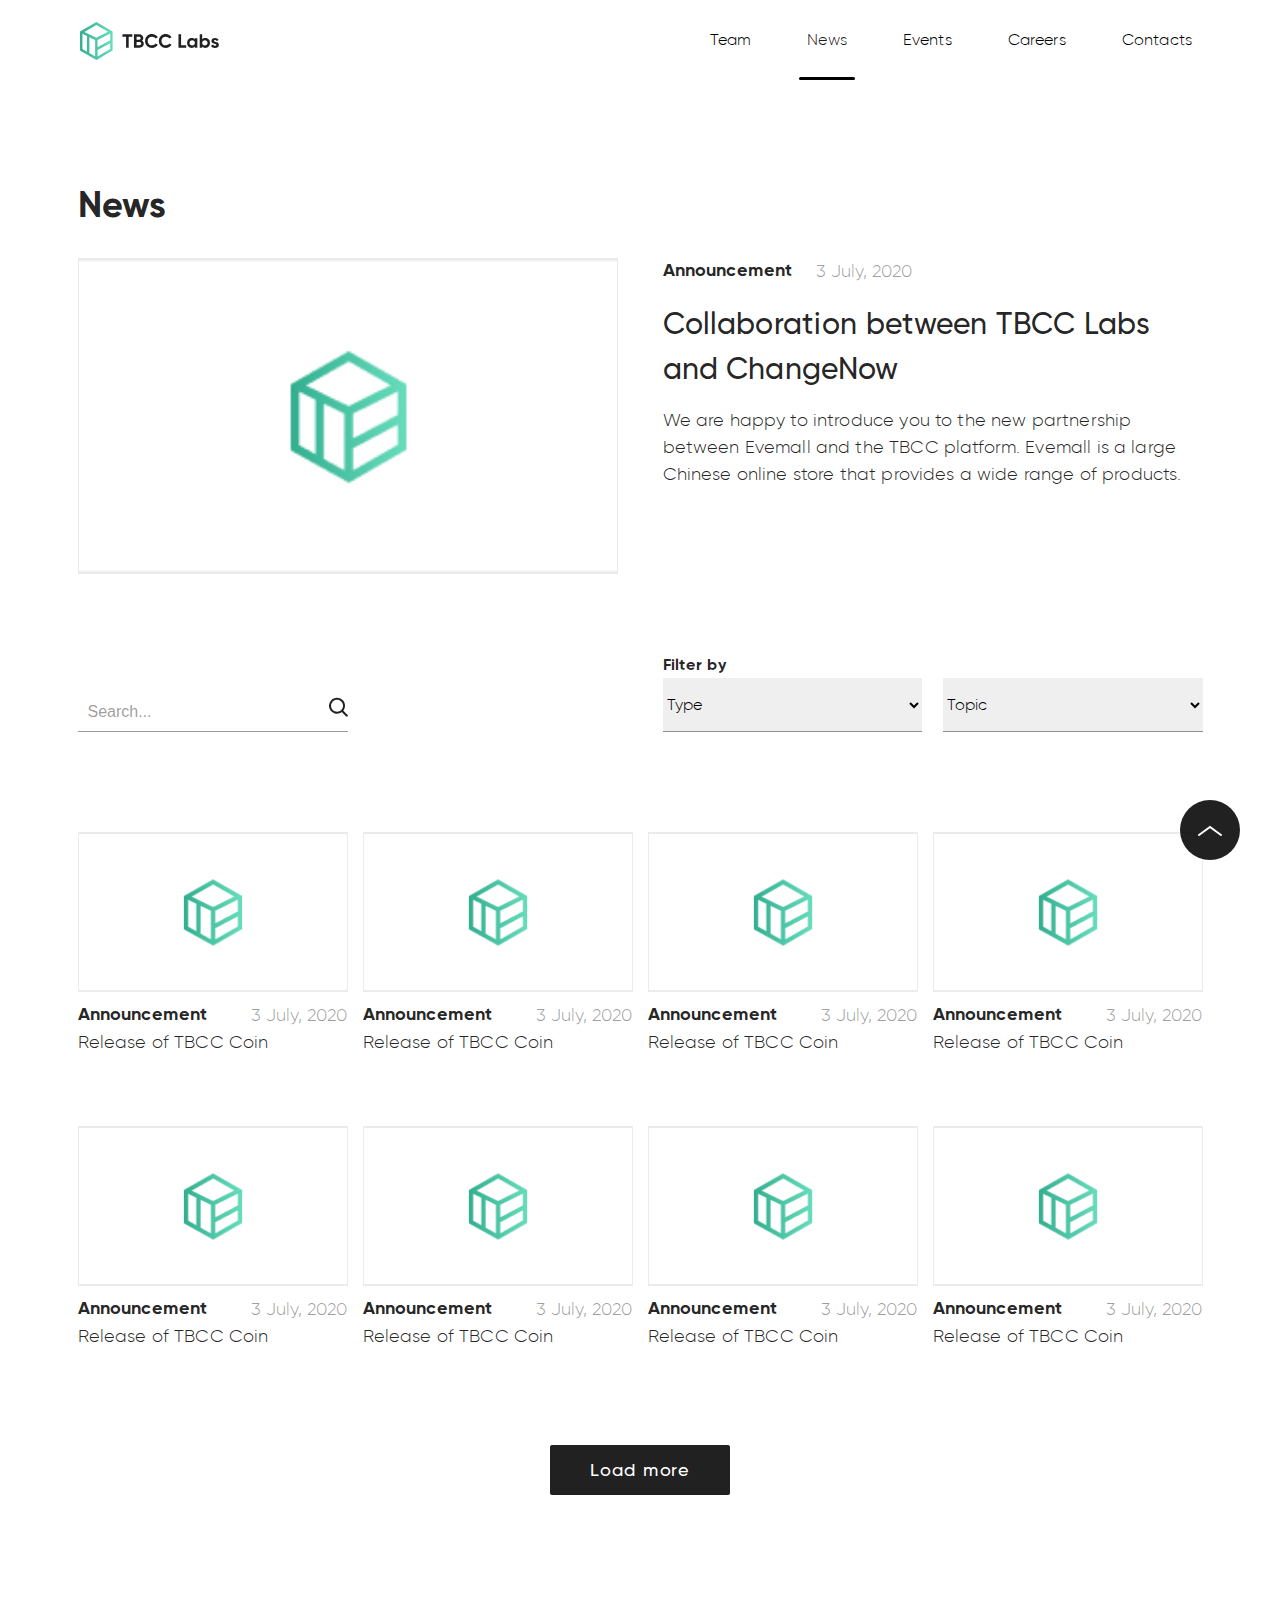
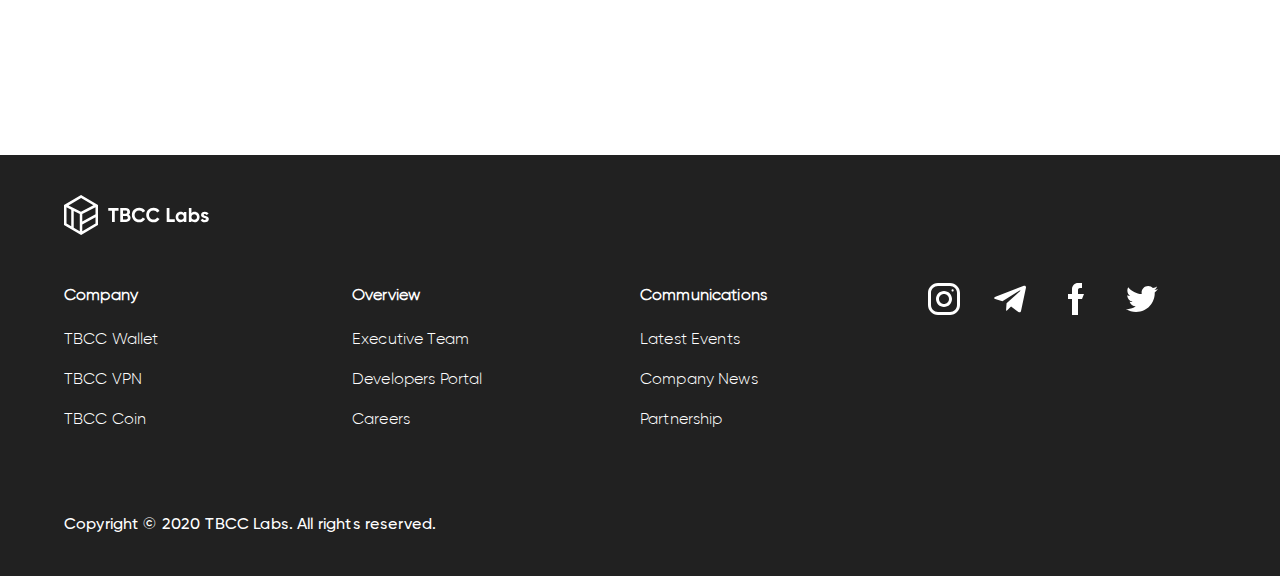
==== commit 19bc6c63: "team news post" ====
--- a/news.html
+++ b/news.html
@@ -36,7 +36,7 @@
                     </div>
                     <ul class="navbar-nav">
                         <li class="nav-item">
-                            <a class="nav-link" href="#">
+                            <a class="nav-link" href="team.html">
                                 Team
                             </a>
                         </li>
@@ -46,7 +46,7 @@
                             </a>
                         </li>
                         <li class="nav-item">
-                            <a class="nav-link" href="#">
+                            <a class="nav-link" href="events.html">
                                 Events
                             </a>
                         </li>
--- a/css/style.css
+++ b/css/style.css
@@ -81,7 +81,7 @@
   align-items: center;
   -webkit-box-sizing: border-box;
   box-sizing: border-box;
-  padding: 14px 0;
+  padding: 10px 0;
   z-index: 20;
   background-color: transparent; }
 
@@ -208,10 +208,10 @@
       .m-navbar .nav-item .nav-link:after {
         content: '';
         position: absolute;
-        bottom: -15px;
+        bottom: -23px;
         left: 0;
         width: 100%;
-        height: 2px;
+        height: 3px;
         background-color: black;
         border-radius: 2px;
         opacity: 0;
@@ -311,8 +311,8 @@
   background-color: #F8F8F8; }
 
 .bg-color {
+  background: -o-linear-gradient(left, #30AD8E 0%, #3BBE9E 104.55%);
   background: -webkit-gradient(linear, left top, right top, from(#30AD8E), color-stop(104.55%, #3BBE9E));
-  background: -o-linear-gradient(left, #30AD8E 0%, #3BBE9E 104.55%);
   background: linear-gradient(90deg, #30AD8E 0%, #3BBE9E 104.55%); }
 
 .two-block {
@@ -887,6 +887,361 @@
       box-shadow: none;
       border-bottom: 1px solid rgba(0, 0, 0, 0.4); }
 
+.post-cover {
+  display: -webkit-box;
+  display: -ms-flexbox;
+  display: flex;
+  -webkit-box-pack: center;
+  -ms-flex-pack: center;
+  justify-content: center;
+  -webkit-box-align: center;
+  -ms-flex-align: center;
+  align-items: center;
+  width: 100%;
+  height: 316px;
+  overflow: hidden;
+  margin-top: 80px; }
+  .post-cover img {
+    width: 100%;
+    min-height: 100%;
+    -o-object-fit: cover;
+    object-fit: cover; }
+
+article {
+  width: 90%;
+  max-width: 1160px;
+  margin: auto;
+  margin-top: 100px; }
+  article .post-header {
+    margin-left: 146px;
+    margin-bottom: 24px; }
+    article .post-header .news-caption {
+      max-width: -webkit-max-content;
+      max-width: -moz-max-content;
+      max-width: max-content;
+      margin-bottom: 10px; }
+      article .post-header .news-caption .news-date {
+        margin-left: 15px; }
+  article .post-body {
+    display: -webkit-box;
+    display: -ms-flexbox;
+    display: flex;
+    width: 100%; }
+  article .post-share {
+    display: -webkit-box;
+    display: -ms-flexbox;
+    display: flex;
+    -webkit-box-pack: center;
+    -ms-flex-pack: center;
+    justify-content: center;
+    -webkit-box-align: start;
+    -ms-flex-align: start;
+    align-items: flex-start;
+    width: 146px;
+    height: 190px;
+    -ms-flex-wrap: wrap;
+    flex-wrap: wrap; }
+    article .post-share a {
+      width: 100%;
+      display: -webkit-box;
+      display: -ms-flexbox;
+      display: flex;
+      -webkit-box-pack: center;
+      -ms-flex-pack: center;
+      justify-content: center;
+      -webkit-box-align: center;
+      -ms-flex-align: center;
+      align-items: center;
+      height: 30px; }
+  article .post-content {
+    width: calc(100% - 146px);
+    max-width: 770px;
+    margin-bottom: 100px; }
+    article .post-content p {
+      margin-bottom: 20px; }
+
+.quote {
+  font-family: "Gilroy-Bold", sans-serif;
+  font-weight: 700;
+  color: black;
+  font-style: italic;
+  position: relative; }
+  .quote:before {
+    content: '';
+    position: absolute;
+    top: 0;
+    left: -10px;
+    width: 4px;
+    height: 100%;
+    background-color: black;
+    border-radius: 2px; }
+
+.text-p {
+  margin-bottom: 20px;
+  max-width: 580px; }
+
+.post-ul {
+  list-style: none;
+  padding-left: 0; }
+  .post-ul li {
+    position: relative;
+    margin-bottom: 10px;
+    padding-left: 15px; }
+    .post-ul li:before {
+      content: '';
+      position: absolute;
+      top: 12px;
+      left: 0;
+      width: 2px;
+      height: 1px;
+      background-color: black; }
+
+.tag-box {
+  display: -webkit-box;
+  display: -ms-flexbox;
+  display: flex;
+  -ms-flex-wrap: wrap;
+  flex-wrap: wrap; }
+  .tag-box a.tag {
+    display: -webkit-box;
+    display: -ms-flexbox;
+    display: flex;
+    -webkit-box-pack: center;
+    -ms-flex-pack: center;
+    justify-content: center;
+    -webkit-box-align: center;
+    -ms-flex-align: center;
+    align-items: center;
+    font-family: 'Gilroy-Medium', sans-serif;
+    font-size: 16px;
+    line-height: 1.5;
+    text-align: center;
+    letter-spacing: 0.15px;
+    color: #000000;
+    background: rgba(0, 0, 0, 0.03);
+    border-radius: 2px;
+    padding: 10px 15px;
+    margin-right: 8px;
+    white-space: nowrap;
+    margin-bottom: 10px; }
+
+.block-video {
+  position: relative;
+  width: 100%;
+  height: 650px;
+  overflow: hidden;
+  background: url(../img/video-img.jpg) no-repeat center center;
+  background-size: cover;
+  margin-bottom: 100px;
+  margin-top: 25px; }
+  .block-video img, .block-video video {
+    width: 100%;
+    min-height: 100%;
+    -o-object-fit: cover;
+    object-fit: cover;
+    z-index: -100;
+    right: 0;
+    bottom: 0;
+    background: url(../img/video-img.jpg) no-repeat center center;
+    background-size: cover; }
+
+.gallery-block {
+  width: 90%;
+  max-width: 1160px;
+  margin: auto;
+  margin-top: 100px;
+  margin-bottom: 200px; }
+  .gallery-block a.m-btn {
+    margin: auto;
+    margin-top: 40px; }
+
+.gallery-box {
+  display: -webkit-box;
+  display: -ms-flexbox;
+  display: flex;
+  -webkit-box-pack: justify;
+  -ms-flex-pack: justify;
+  justify-content: space-between;
+  -webkit-box-align: start;
+  -ms-flex-align: start;
+  align-items: flex-start;
+  width: 100%;
+  -ms-flex-wrap: wrap;
+  flex-wrap: wrap; }
+  .gallery-box .gallery-box__item {
+    width: 24%;
+    min-width: 250px;
+    height: 144px;
+    display: -webkit-box;
+    display: -ms-flexbox;
+    display: flex;
+    -webkit-box-pack: center;
+    -ms-flex-pack: center;
+    justify-content: center;
+    -webkit-box-align: center;
+    -ms-flex-align: center;
+    align-items: center;
+    overflow: hidden;
+    margin-bottom: 16px; }
+    .gallery-box .gallery-box__item img {
+      min-width: 100%;
+      width: 100%;
+      min-height: 100%;
+      -o-object-fit: cover;
+      object-fit: cover; }
+
+.team-box {
+  display: -webkit-box;
+  display: -ms-flexbox;
+  display: flex;
+  -webkit-box-pack: justify;
+  -ms-flex-pack: justify;
+  justify-content: space-between;
+  width: 100%;
+  -ms-flex-wrap: wrap;
+  flex-wrap: wrap;
+  margin-bottom: 150px; }
+  .team-box .team__item {
+    width: 24%;
+    min-width: 280px;
+    margin-bottom: 16px; }
+    .team-box .team__item:hover {
+      color: black; }
+    .team-box .team__item .team-img {
+      width: 100%;
+      overflow: hidden;
+      display: -webkit-box;
+      display: -ms-flexbox;
+      display: flex;
+      -webkit-box-pack: center;
+      -ms-flex-pack: center;
+      justify-content: center;
+      -webkit-box-align: center;
+      -ms-flex-align: center;
+      align-items: center;
+      height: 250px; }
+      .team-box .team__item .team-img img {
+        min-width: 100%;
+        width: 100%;
+        min-height: 100%;
+        -webkit-transition: all 0.5s ease;
+        -o-transition: all 0.5s ease;
+        transition: all 0.5s ease; }
+      .team-box .team__item .team-img:hover img {
+        -webkit-transform: scale(1.1);
+        -ms-transform: scale(1.1);
+        transform: scale(1.1); }
+
+.team-name {
+  font-family: 'Gilroy', sans-serif;
+  font-size: 24px;
+  line-height: 1.5;
+  letter-spacing: 0.15px;
+  color: #000000; }
+
+.team-position {
+  font-family: 'Gilroy', sans-serif;
+  font-size: 18px;
+  line-height: 1.5;
+  letter-spacing: 0.15px;
+  color: #000000; }
+
+.back, .prev {
+  display: -webkit-box;
+  display: -ms-flexbox;
+  display: flex;
+  -webkit-box-align: center;
+  -ms-flex-align: center;
+  align-items: center;
+  margin-bottom: 16px;
+  line-height: 1;
+  font-size: 18px; }
+  .back svg, .prev svg {
+    margin-right: 15px;
+    -webkit-transition: all 0.5s ease;
+    -o-transition: all 0.5s ease;
+    transition: all 0.5s ease; }
+  .back:hover svg, .prev:hover svg {
+    -webkit-transform: translateX(-5px);
+    -ms-transform: translateX(-5px);
+    transform: translateX(-5px); }
+  .back span, .prev span {
+    font-family: 'Gilroy-Bold', sans-serif; }
+
+.next {
+  display: -webkit-box;
+  display: -ms-flexbox;
+  display: flex;
+  -webkit-box-align: center;
+  -ms-flex-align: center;
+  align-items: center;
+  font-size: 18px; }
+  .next svg {
+    margin-left: 15px;
+    -webkit-transition: all 0.5s ease;
+    -o-transition: all 0.5s ease;
+    transition: all 0.5s ease; }
+  .next:hover svg {
+    -webkit-transform: translateX(5px);
+    -ms-transform: translateX(5px);
+    transform: translateX(5px); }
+  .next span {
+    font-family: 'Gilroy-Bold', sans-serif;
+    margin-right: 5px; }
+
+.team-box-open {
+  display: -webkit-box;
+  display: -ms-flexbox;
+  display: flex;
+  margin-bottom: 300px;
+  position: relative; }
+  .team-box-open .team-img {
+    display: -webkit-box;
+    display: -ms-flexbox;
+    display: flex;
+    -webkit-box-pack: center;
+    -ms-flex-pack: center;
+    justify-content: center;
+    -webkit-box-align: center;
+    -ms-flex-align: center;
+    align-items: center;
+    overflow: hidden;
+    width: 377px;
+    height: 377px;
+    margin-right: 16px; }
+    .team-box-open .team-img img {
+      width: 100%; }
+
+.team__info {
+  width: calc(100% - 377px); }
+  .team__info .team-name {
+    display: -webkit-box;
+    display: -ms-flexbox;
+    display: flex;
+    -webkit-box-pack: center;
+    -ms-flex-pack: center;
+    justify-content: center;
+    width: -webkit-max-content;
+    width: -moz-max-content;
+    width: max-content;
+    font-size: 36px; }
+    .team__info .team-name .team-media {
+      margin-left: 15px; }
+      .team__info .team-name .team-media a {
+        margin-right: 15px; }
+
+.team-controls {
+  display: -webkit-box;
+  display: -ms-flexbox;
+  display: flex;
+  -webkit-box-pack: justify;
+  -ms-flex-pack: justify;
+  justify-content: space-between;
+  width: calc(100% - 390px);
+  position: absolute;
+  right: 0;
+  bottom: 8px; }
+
 @media (max-width: 1200px) {
   h1 {
     font-size: 32px;
@@ -970,6 +1325,10 @@
           .m-navbar .navbar-collapse .navbar-nav .nav-item .nav-link {
             color: #FFFFFF;
             font-size: 20px; }
+            .m-navbar .navbar-collapse .navbar-nav .nav-item .nav-link:after {
+              background-color: white;
+              bottom: -10px;
+              height: 1px; }
     .m-navbar .mobile-logo {
       display: -webkit-box;
       display: -ms-flexbox;
@@ -1037,7 +1396,20 @@
       height: 200px; }
 
   .page-container {
-    margin-top: 80px; } }
+    margin-top: 80px; }
+
+  .block-video {
+    height: 455px; }
+
+  .team-box-open .team-img {
+    width: 315px;
+    height: 315px; }
+
+  .team-controls {
+    width: calc(100% - 320px); }
+
+  .back, .prev, .next {
+    font-size: 14px; } }
 @media (max-width: 768px) {
   .two-block {
     -webkit-box-orient: vertical;
@@ -1160,7 +1532,53 @@
     align-items: flex-start !important; }
 
   .search-container {
-    margin-bottom: 35px; } }
+    margin-bottom: 35px; }
+
+  article .post-header {
+    margin-left: 0; }
+  article .post-body {
+    -webkit-box-orient: vertical;
+    -webkit-box-direction: normal;
+    -ms-flex-direction: column;
+    flex-direction: column; }
+  article .post-share {
+    width: 220px;
+    height: 50px;
+    -webkit-box-pack: start;
+    -ms-flex-pack: start;
+    justify-content: flex-start; }
+    article .post-share a {
+      width: 30px;
+      margin-right: 20px; }
+  article .post-content {
+    width: 100%; }
+
+  .team__info .team-name {
+    font-size: 26px; }
+
+  .team-position {
+    font-size: 14px; }
+
+  .team-box-open .team-img {
+    width: 280px;
+    height: 280px; }
+
+  .team-box-open {
+    -webkit-box-orient: vertical;
+    -webkit-box-direction: normal;
+    -ms-flex-direction: column;
+    flex-direction: column;
+    padding-bottom: 60px; }
+
+  .team-box-open .team-img {
+    width: 100%;
+    margin-bottom: 16px; }
+
+  .team__info {
+    width: 100%; }
+
+  .team-controls {
+    width: 100%; } }
 @media (max-width: 640px) {
   h1 {
     font-size: 24px; }
@@ -1186,6 +1604,22 @@
     width: 100%; }
 
   .select-box select, .search-container {
-    min-width: 100%; } }
+    min-width: 100%; }
+
+  .gallery-box .gallery-box__item {
+    width: 100%;
+    height: 200px; }
+
+  .block-video {
+    height: 285px;
+    margin-bottom: 50px; }
+
+  .team-box .team__item {
+    width: 100%; }
+
+  .back, .prev, .next {
+    font-size: 10px; }
+    .back svg, .prev svg, .next svg {
+      width: 5px; } }
 
 /*# sourceMappingURL=style.css.map */
